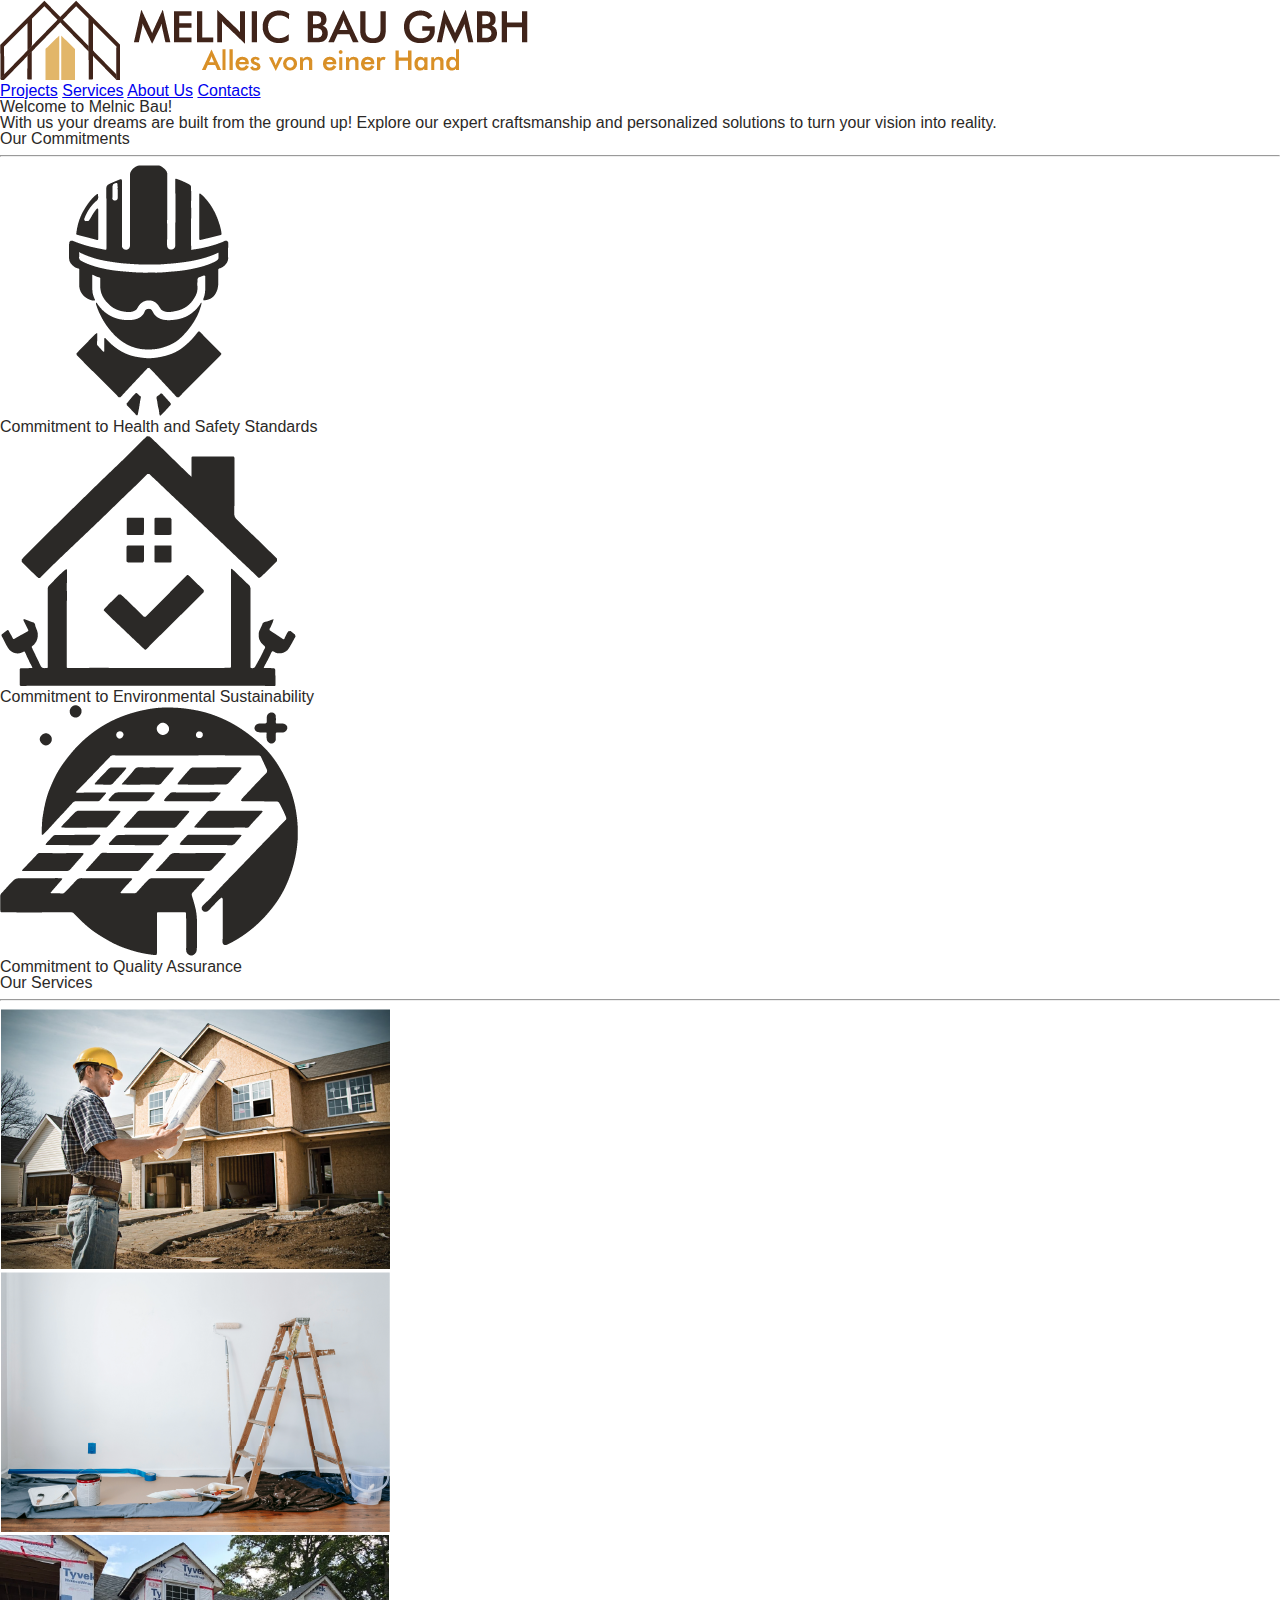
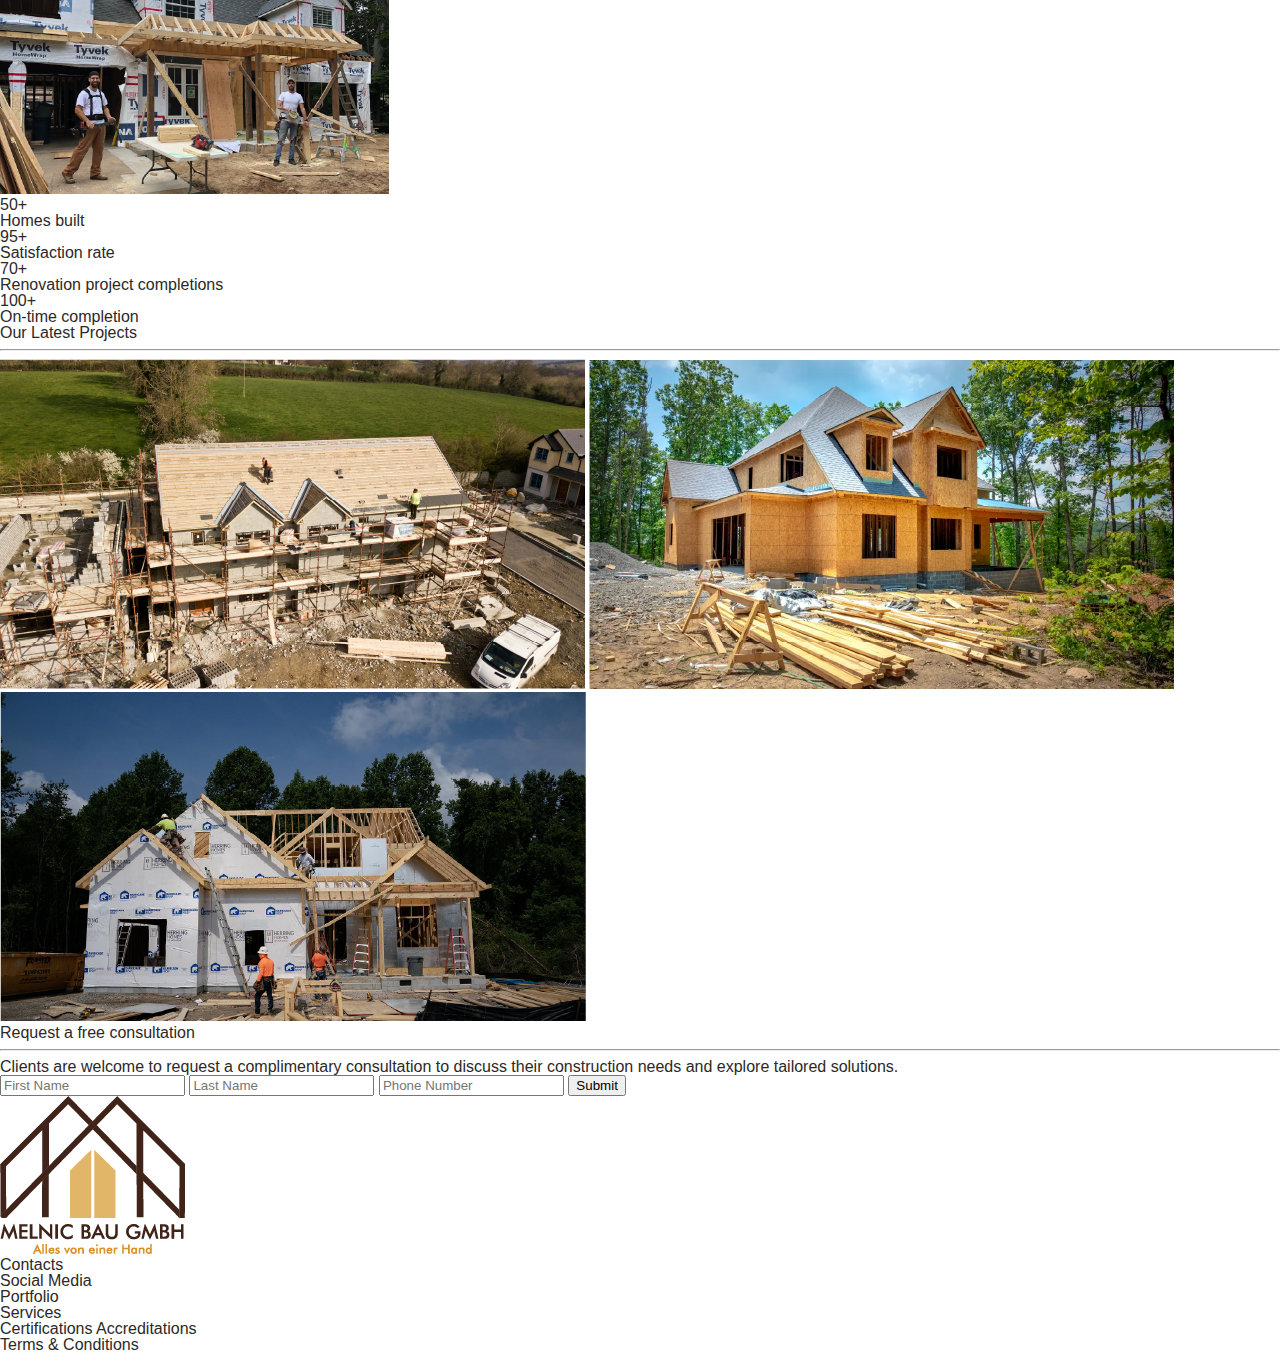
==== tum-web-lab2-lab3-Tudor/index.html @ 84139a50 "add basic sketch" ====
<!doctype html>
<html>
<head>
    <meta charset="UTF-8"/>
    <meta name="viewport" content="width=device-width, initial-scale=1.0"/>
    <title>MELNIC BAU GMBH</title>
    <link rel="icon" href="images/Asset%207.png">
    <link rel="stylesheet" href="reset.css"/>
    <link rel="stylesheet" href="style.css"/>
</head>
<body>
<header>
    <a href="#"><img src="images/Asset%203.png" alt="logo"/> </a>
    <div>
        <a href="#projects">Projects</a>
        <a href="#services">Services</a>
        <a href="#statistics">About Us</a>
        <a href="#contact">Contacts</a>
    </div>
</header>
<section class="primary_section">
    <h1>Welcome to Melnic Bau!</h1>
    <p>With us your dreams are built from the ground up!
        Explore our expert craftsmanship and
        personalized solutions to turn your vision into reality.</p>
</section>
<section class="commitments_section" id="services">
    <div>
        <h2>Our Commitments</h2>
        <hr/>
        <div class="gallery">
            <div class="item">
                <img src="images/Asset%2016.png" alt="health-icon"/>
                <p>Commitment to Health and Safety Standards</p>
            </div>
            <div class="item">
                <img src="images/Asset%2017.png" alt="health-icon"/>
                <p>Commitment to Environmental Sustainability</p>
            </div>
            <div class="item">
                <img src="images/Asset%2018.png" alt="health-icon"/>
                <p>Commitment to Quality Assurance</p>
            </div>
        </div>
    </div>
    <div>
        <h2>Our Services</h2>
        <hr/>
        <div class="gallery">
            <div class="item">
                <img src="images/Asset%2010.png" alt="health-icon"/>
            </div>
            <div class="item">
                <img src="images/Asset%209.png" alt="health-icon"/>
            </div>
            <div class="item">
                <img src="images/Asset%208.png" alt="health-icon"/>
            </div>
        </div>
    </div>
</section>
<section class="statistics_section" id="statistics">
    <div>
        <h2>50+</h2>
        <span>Homes built</span>
    </div>
    <div>
        <h2>95+</h2>
        <span>Satisfaction rate</span>
    </div>
    <div>
        <h2>70+</h2>
        <span>Renovation project completions</span>
    </div>
    <div>
        <h2>100+</h2>
        <span>On-time completion</span>
    </div>
</section>
<section class="projects_section" id="projects">
    <h2>Our Latest Projects</h2>
    <hr/>
    <div class="gallery">
        <img src="images/Asset%2011.png" alt="image"/>
        <img src="images/Asset%2012.png" alt="image-2"/>
        <img src="images/Asset%2013.png" alt="image-3"/>
    </div>
</section>
<section class="contact_section" id="contact">
    <div class="info">
        <h2>Request a free consultation</h2>
        <hr/>
        <p>Clients are welcome to request a complimentary
            consultation to discuss their construction needs and
            explore tailored solutions.</p>
    </div>
    <form>
        <input id="first-name" type="text" placeholder="First Name"/>
        <input id="last-name" type="text" placeholder="Last Name"/>
        <input id="phone" type="text" placeholder="Phone Number"/>
        <button>Submit</button>
    </form>
</section>
<footer>
    <a href="#">
        <img src="images/Asset%207.png" alt="logo"/>
    </a>
    <div>
        <h2>Contacts</h2>
        <h2>Social Media</h2>
    </div>
    <div>
        <h2>Portfolio</h2>
        <h2>Services</h2>
    </div>
    <div>
        <h2>Certifications Accreditations</h2>
        <h2>Terms & Conditions</h2>
    </div>
</footer>
</body>
</html>
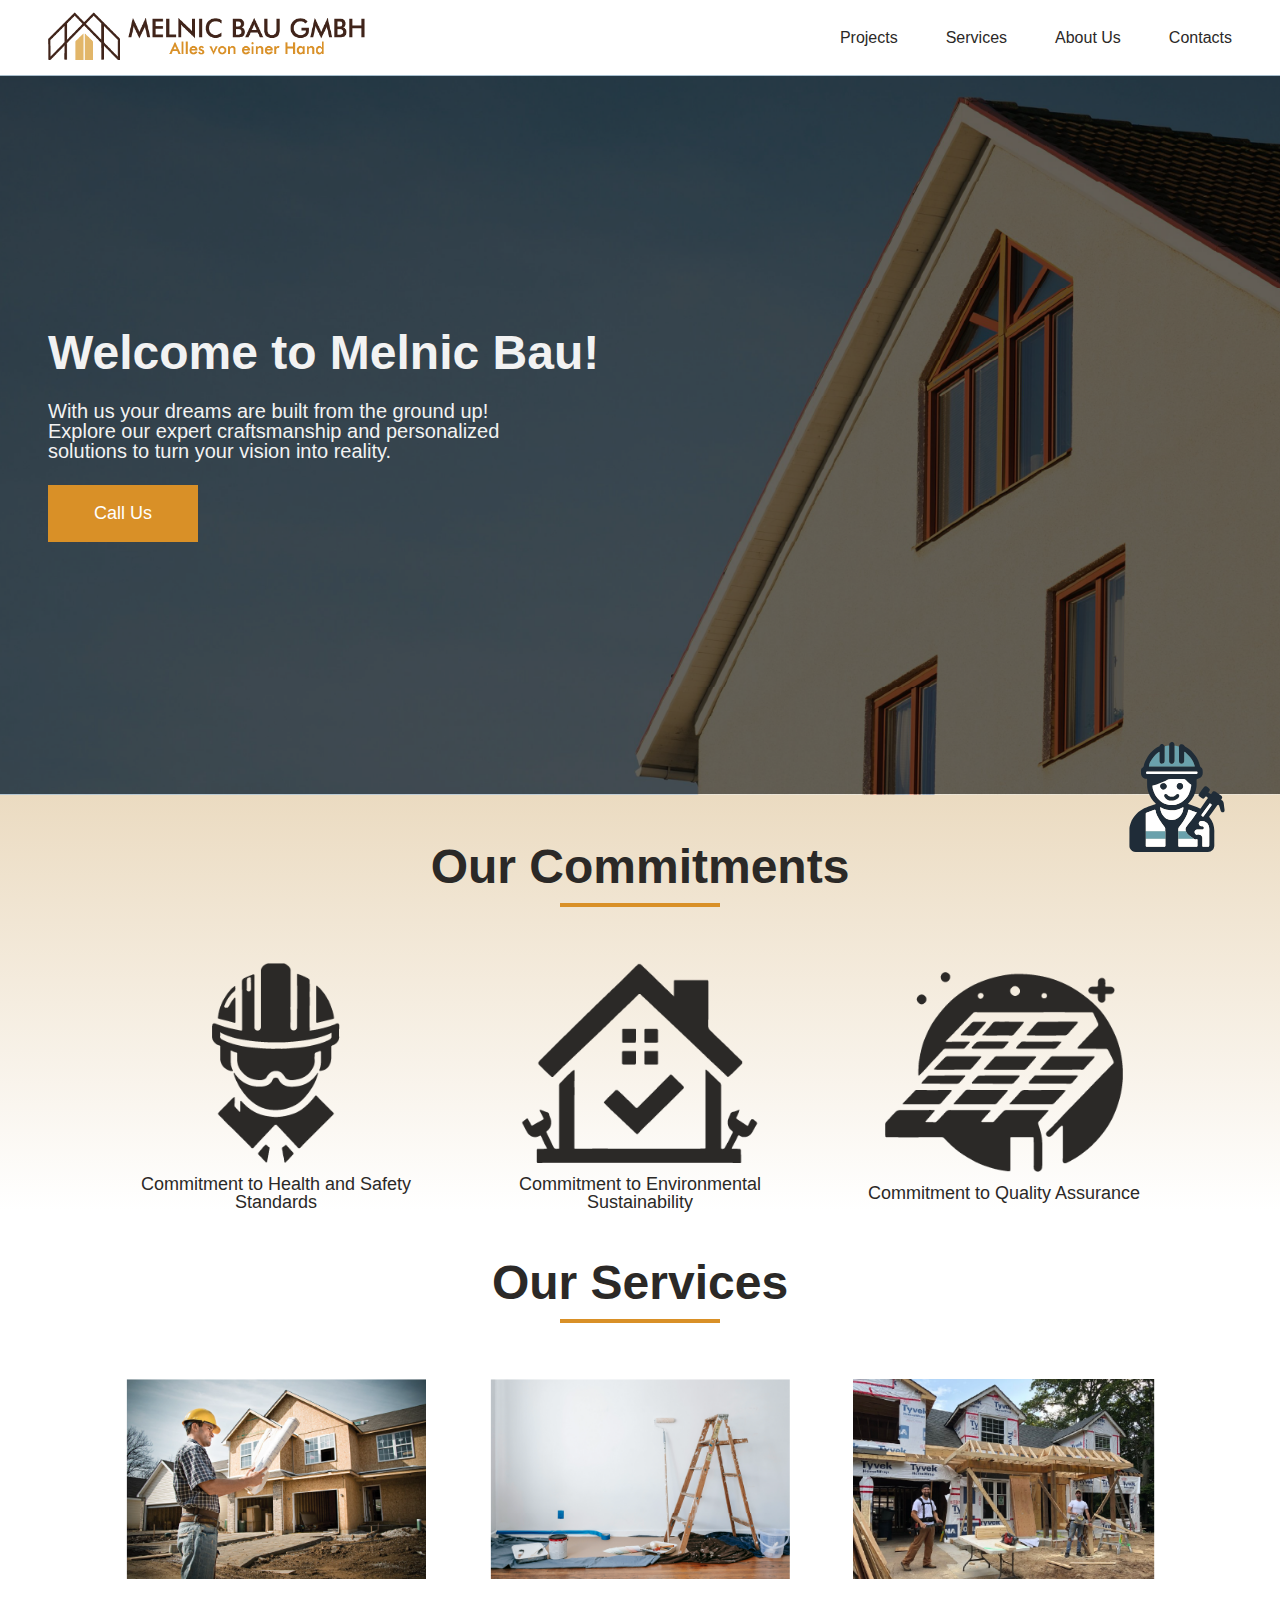
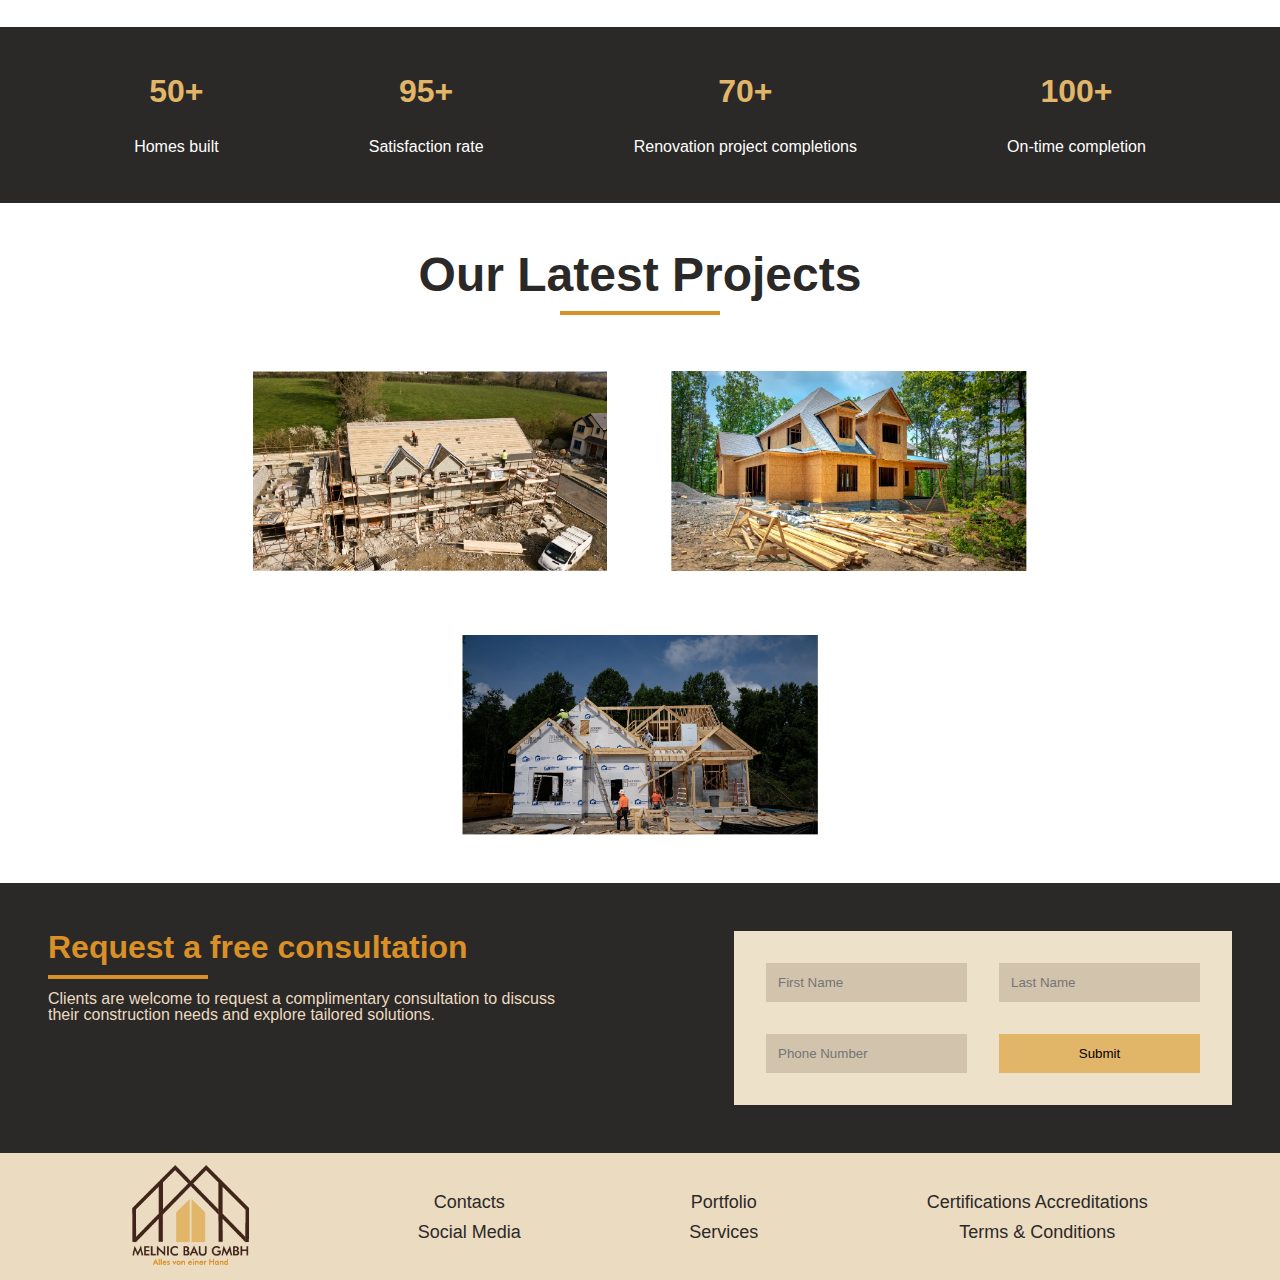
==== commit 7bb96d30: "add  call to action" ====
--- a/tum-web-lab2-lab3-Tudor/index.html
+++ b/tum-web-lab2-lab3-Tudor/index.html
@@ -18,11 +18,34 @@
         <a href="#contact">Contacts</a>
     </div>
 </header>
+<section class="mobile_header">
+    <div class="mobile_wrapper">
+        <a href="#">
+            <a href="#"><img src="images/Asset%207.png" alt="logo"/> </a>
+        </a>
+        <div>
+            <div class="menu">
+                <a href="#projects">Projects</a>
+                <a href="#services">Services</a>
+                <a href="#statistics">About Us</a>
+                <a href="#contact">Contacts</a>
+            </div>
+            <img src="images/menu.png"/>
+        </div>
+    </div>
+</section>
+<section class="mascot">
+    <img src="images/Worker.svg" alt="mascot"/>
+    <div>
+        <p>Building Dreams, One Brick at a Time – <span>Explore Our Projects!</span></p>
+    </div>
+</section>
 <section class="primary_section">
     <h1>Welcome to Melnic Bau!</h1>
     <p>With us your dreams are built from the ground up!
         Explore our expert craftsmanship and
         personalized solutions to turn your vision into reality.</p>
+    <button>Call Us</button>
 </section>
 <section class="commitments_section" id="services">
     <div>
--- a/tum-web-lab2-lab3-Tudor/style.css
+++ b/tum-web-lab2-lab3-Tudor/style.css
@@ -0,0 +1,381 @@
+header {
+    display: flex;
+    justify-content: space-between;
+    align-items: center;
+    padding: 12px 48px;
+
+    img {
+        height: 48px;
+        width: auto;
+    }
+
+    div {
+        display: flex;
+        justify-content: space-between;
+        align-items: center;
+        gap: 48px;
+
+        a {
+            text-decoration: none;
+            color: inherit;
+            cursor: pointer;
+            transition: all 0.3s ease;
+
+            &:hover {
+                color: #d99027;
+            }
+        }
+    }
+}
+.mobile_header {
+    display: none;
+}
+@media screen and (max-width: 900px) {
+    header {
+        display: none;
+    }
+    .mobile_header {
+        display: initial;
+        width: 100vw;
+        .mobile_wrapper {
+            box-sizing: border-box;
+            width: inherit;
+            position: fixed;
+            z-index: 2;
+            background-color: white;
+            display: flex;
+            justify-content: space-between;
+            align-items: center;
+            padding: 12px 48px;
+            img {
+                height: 60px;
+                width: auto;
+            }
+            div {
+                display: flex;
+                justify-content: space-between;
+                align-items: center;
+                gap: 48px;
+                color: #707070;
+                position: relative;
+                .menu {
+                    background-color: white;
+                    padding: 48px;
+                    top: 50px;
+                    right: -48px;
+                    visibility: hidden;
+                    position: absolute;
+                    display: flex;
+                    flex-direction: column;
+                    a {
+                        cursor: pointer;
+                        text-decoration: none;
+                        color: inherit;
+                        &:hover {
+                            color: #545454;
+                        }
+                    }
+                }
+                img {
+                    height: 40px;
+                    width: 40px;
+                    cursor: pointer;
+                }
+            }
+            div:hover {
+                .menu {
+                    visibility: visible;
+                }
+            }
+        }
+    }
+}
+.mascot {
+    position: fixed;
+    z-index: 4;
+    right: 48px;
+    bottom: 48px;
+    cursor: pointer;
+    display: flex;
+    img {
+        height: 110px;
+        width: 110px;
+        animation: bounce 2s ease, bounce2 2s ease infinite;
+        animation-delay: 4s, 4s;
+        animation-fill-mode: both;
+        &:hover {
+            animation-play-state: paused;
+        }
+    }
+    div {
+        display: none;
+        line-height: 25px;
+        span {
+            color: #6aa1ac;
+        }
+    }
+}
+.mascot:hover div {
+    bottom: 120px;
+    right: 0;
+    position: absolute;
+    background-color: #fff;
+    display: flex;
+    flex-direction: column;
+    justify-content: center;
+    align-items: center;
+    padding: 24px;
+    width: 150px;
+    border: 4px solid #1f2c38;
+    text-align: center;
+}
+@keyframes bounce {
+    0% {
+        opacity: 0;
+    }
+    50% {
+        opacity: 1;
+    }
+    100% {
+        opacity: 1;
+    }
+}
+@keyframes bounce2 {
+    0%, 20%, 50%, 80%, 100% {
+        transform: translateY(0);
+    }
+    40% {
+        transform: translateY(-30px);
+    }
+    60% {
+        transform: translateY(-15px);
+    }
+}
+
+.primary_section {
+    height: 80vh;
+    background-image: url("images/Asset 1.png");
+    background-size: cover;
+    background-repeat: no-repeat;
+    background-position: center;
+    display: flex;
+    flex-direction: column;
+    justify-content: center;
+    gap: 24px;
+    padding: 0 48px;
+    color: #f2f2f2;
+
+    h1 {
+        font-size: 48px;
+        font-weight: 600;
+    }
+
+    p {
+        width: 40vw;
+        font-size: 20px;
+    }
+    button{
+        border: none;
+        background-color: #d99027;
+        color: white;
+        width: 150px;
+        padding: 18px;
+        font-size: 18px;
+        cursor: pointer;
+        transition: all 0.3s ease;
+        &:hover{
+            background-color: #e2b669;
+         }
+    }
+    @media screen and (max-width: 900px) {
+        p {
+            width: auto;
+        }
+    }
+}
+
+hr {
+    margin-top: 12px;
+    width: 160px;
+    height: 4px;
+    background-color: #d99027;
+    border: 0;
+}
+.gallery {
+    display: flex;
+    flex-wrap: wrap;
+    justify-content: center;
+    align-items: center;
+    gap: 64px;
+    padding-top: 48px;
+
+    .item {
+        display: flex;
+        flex-direction: column;
+        align-items: center;
+        text-align: center;
+        gap: 12px;
+        width: 300px;
+
+        img {
+            height: 200px;
+            width: auto;
+            object-fit: contain;
+        }
+
+        p {
+            font-size: 18px;
+        }
+
+    }
+}
+.commitments_section {
+    background: rgb(235, 219, 193);
+    background: linear-gradient(180deg, rgba(235, 219, 193, 1) 0%, rgba(255, 255, 255, 1) 50%);
+    padding: 48px;
+    display: flex;
+    flex-direction: column;
+    gap: 48px;
+
+    div {
+        h2 {
+            font-size: 48px;
+            font-weight: 600;
+            text-align: center;
+        }
+    }
+    @media screen and (max-width: 900px) {
+        div h2 {
+            font-size: 32px;
+        }
+    }
+}
+.statistics_section {
+    padding: 48px;
+    background-color: #2b2927;
+    color: white;
+    display: flex;
+    flex-wrap: wrap;
+    justify-content: space-evenly;
+    align-items: center;
+    gap: 64px;
+
+    div {
+        h2 {
+            text-align: center;
+            font-weight: 600;
+            font-size: 32px;
+            color: #e2b669;
+            padding-bottom: 32px;
+        }
+    }
+}
+.projects_section {
+    padding: 48px;
+
+    h2 {
+        font-size: 48px;
+        font-weight: 600;
+        text-align: center;
+    }
+
+    .gallery {
+        justify-content: center;
+
+        img {
+            width: auto;
+            height: 200px;
+        }
+    }
+}
+.contact_section {
+    padding: 48px;
+    background-color: #2b2927;
+    display: flex;
+    flex-wrap: wrap;
+    gap: 48px;
+    justify-content: space-between;
+    color: #ebdbc1;
+
+    .info {
+        display: flex;
+        flex-direction: column;
+        gap: 12px;
+
+        hr {
+            margin: 0;
+        }
+
+        h2 {
+            font-size: 32px;
+            font-weight: 600;
+            color: #d99027;
+        }
+
+        p {
+            max-width: 40vw;
+        }
+    }
+
+    form {
+        padding: 32px;
+        background-color: #eee1ca;
+        display: grid;
+        grid-template-columns: 1fr 1fr;
+        gap: 32px;
+
+        input, button {
+            background-color: #d1c3ac;
+            border: transparent;
+            padding: 12px;
+        }
+
+        button {
+            cursor: pointer;
+            background-color: #e2b669;
+        }
+    }
+    @media screen and (max-width: 900px) {
+        .info p {
+            width: auto;
+            max-width: initial;
+        }
+        form {
+            grid-template-columns: 1fr;
+            width: 100%;
+        }
+    }
+}
+
+footer {
+    padding: 12px 48px;
+    background-color: #ebdbc1;
+    display: flex;
+    flex-wrap: wrap;
+    justify-content: space-around;
+    align-items: center;
+
+    img {
+        height: 100px;
+        width: auto;
+    }
+
+    div {
+        display: flex;
+        flex-direction: column;
+        gap: 12px;
+
+        h2 {
+            text-align: center;
+            font-size: 18px;
+        }
+    }
+    @media screen and (max-width: 900px) {
+        display: grid;
+        grid-template-columns: 1fr 1fr;
+        gap: 24px;
+        div h2 {
+            font-size: 16px;
+        }
+    }
+}